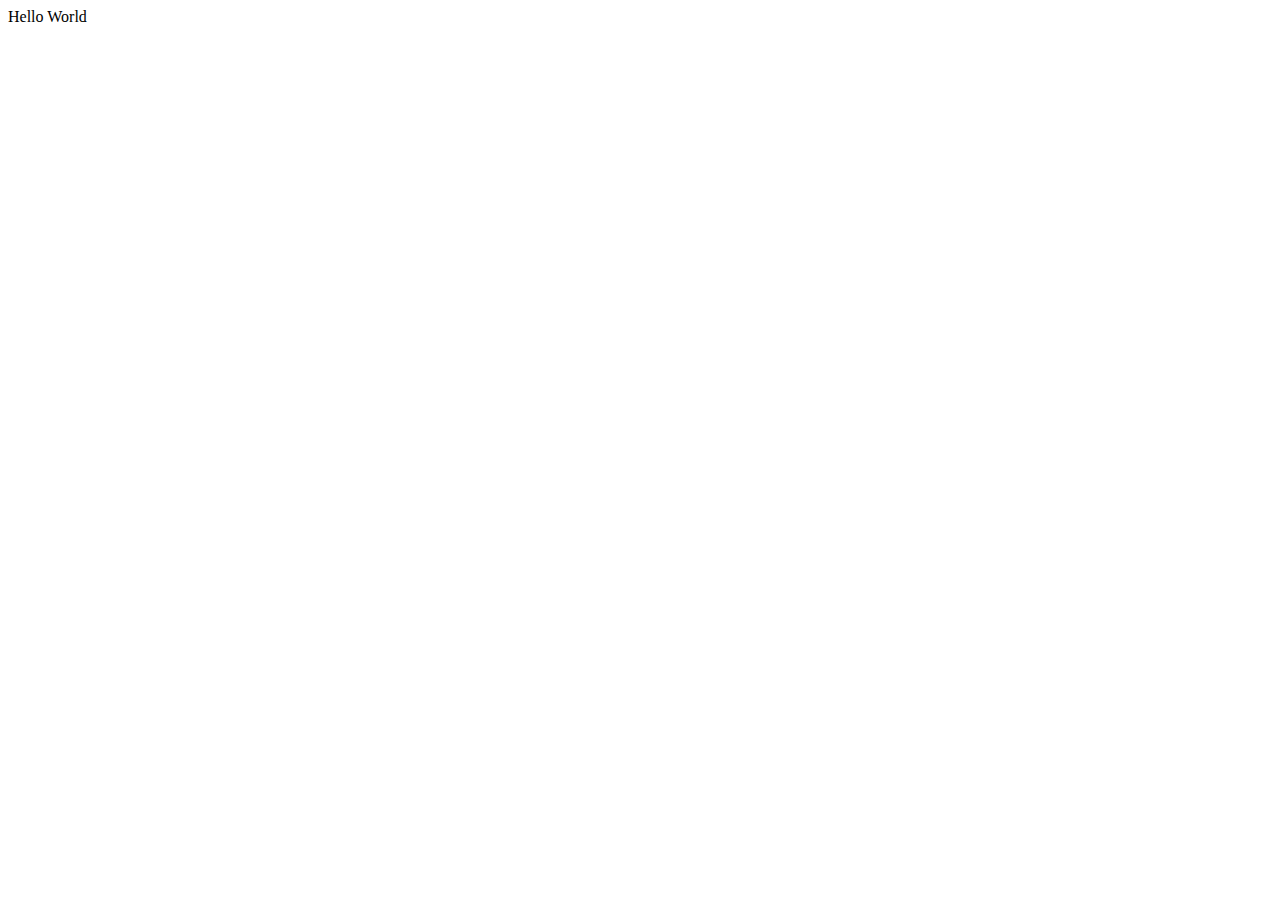
==== index.html @ 760fcbc6 "First Commit - membuat file index dan struktur project" ====
<!DOCTYPE html>
<html lang="en">
<head>
    <meta charset="UTF-8">
    <meta http-equiv="X-UA-Compatible" content="IE=edge">
    <meta name="viewport" content="width=device-width, initial-scale=1.0">
    <link rel="stylesheet" href="bootstrap/css/bootstrap.css">
    <title>Document</title>
</head>
<body>
    Hello World
    <script src="jquery-3.5.1.min.js"></script>
    <script src="bootstrap/js/bootstrap.js"></script>
</body>
</html>
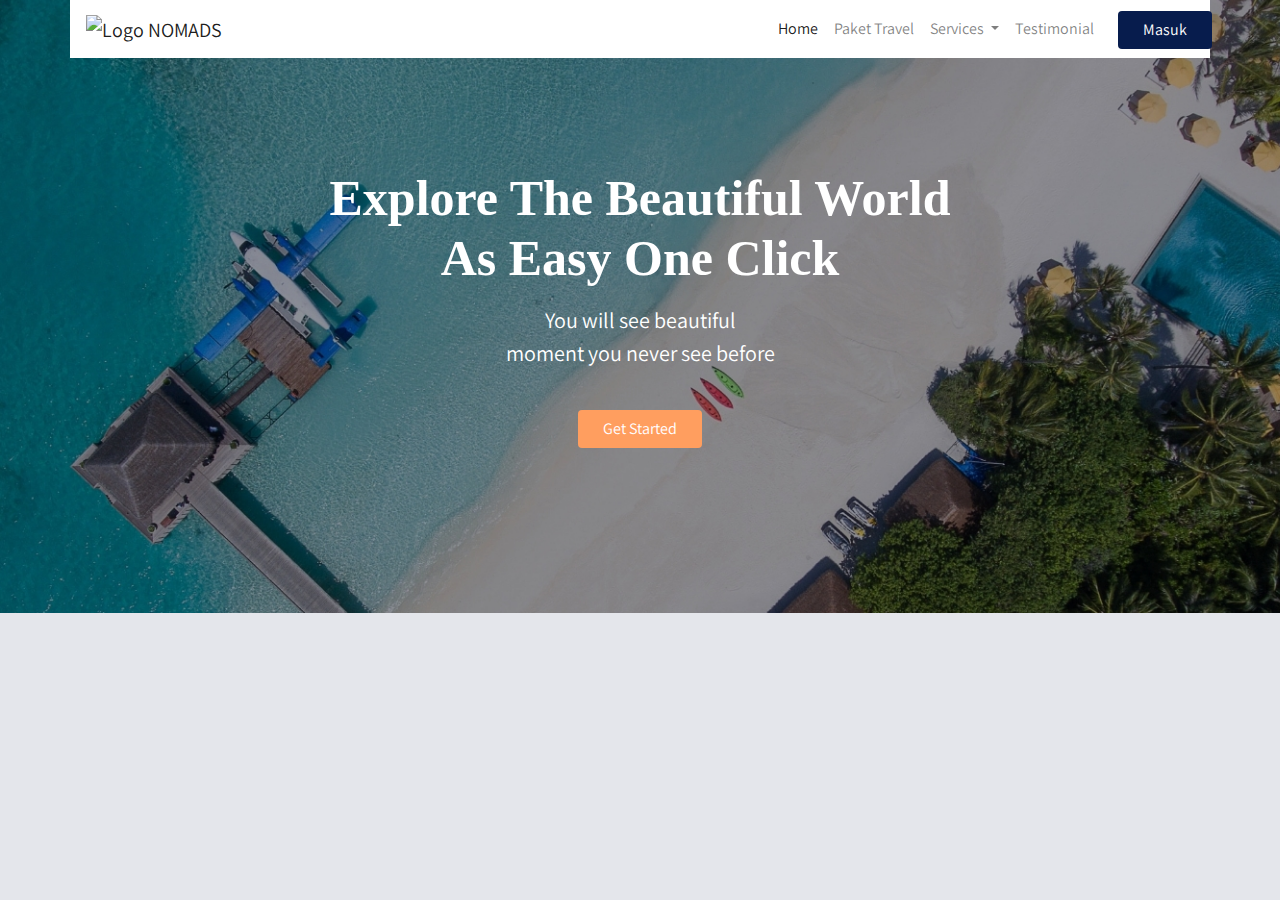
==== commit 7996c6ae: "Third commit - Kelarin styling header" ====
--- a/index.html
+++ b/index.html
@@ -4,12 +4,104 @@
     <meta charset="UTF-8">
     <meta http-equiv="X-UA-Compatible" content="IE=edge">
     <meta name="viewport" content="width=device-width, initial-scale=1.0">
-    <link rel="stylesheet" href="bootstrap/css/bootstrap.css">
+    <link rel="preconnect" href="https://fonts.gstatic.com">
+    <link rel="stylesheet" href="frontend/libraries/bootstrap/css/bootstrap.css">
+    <link href="https://fonts.googleapis.com/css2?family=Assistant:wght@200;300;400;500;600;700;800&family=Playfair+Display+SC:ital,wght@0,400;0,700;0,900;1,400;1,700;1,900&display=swap" rel="stylesheet">
+    <link rel="stylesheet" href="frontend/style/main.css">
     <title>Document</title>
 </head>
 <body>
-    Hello World
-    <script src="jquery-3.5.1.min.js"></script>
-    <script src="bootstrap/js/bootstrap.js"></script>
+    <!-- BAGIAN KE-1 - NAVBAR / CONTAINER -->
+    <!-- karena ini navbar-nya gk full memanjang, maka hrs buat dlm div->container -->
+    <div class="container">
+
+        <!-- Check Doc Boostrap! diartikan = row (kesamping), navbar, navbar-expand-lg (untuk layar besar auto memanjang), navbar-light (brightness), bg-white (background-color=white)-->
+        <nav class="row navbar navbar-expand-lg navbar-light bg-white">
+            <!-- -->
+            <a href="#" class="navbar-brand">
+                <img src="frontend/img/logo_nomads.png" alt="Logo NOMADS">
+            </a>
+
+            <!-- data target itu untuk ngambil id di div navbar -->
+            <button class="navbar-toggler navbar-toggler-right" type="button" data-tonggle="collapse" data-target="#navb">
+                <span class="navbar-toggler-icon"></span>
+            </button>
+            <!-- data target itu untuk ngambil id di div navbar -->
+
+            <!-- Navbar Start-->
+            <div class="collapse navbar-collapse" id="navb">
+                <!-- Menu Navbar Start -->
+                <ul class="navbar-nav ml-auto mr-3">
+                    <!-- Menu 1 - 4 -->
+                    <li class="#" class="nav-item mx-md-2">
+                        <a href="#" class="nav-link active">Home</a>
+                    </li>
+                    <li class="#" class="nav-item mx-md-2">
+                        <a href="#" class="nav-link">Paket Travel</a>   
+                    </li>
+                    <!-- Menu 3 special - dropdown -->
+                    <li class="nav-item dropdown">
+                        <a href="#" class="nav-link dropdown-toggle" id="navbardrop" data-tonggle="dropdown">
+                            Services
+                        </a>
+                        <!-- Sub Menu nav -->
+                        <div class="dropdown-menu">
+                            <a href="#" class="dropdown-item">Link</a>
+                            <a href="#" class="dropdown-item">Link</a>
+                            <a href="#" class="dropdown-item">Link</a>
+                        </div>
+                        <!-- -->
+                    </li>
+                    <li class="#" class="nav-item mx-md-2">
+                        <a href="#" class="nav-link">Testimonial</a>
+                    </li>
+                </ul>
+                <!-- Menu Navbar End -->
+                    <!-- Mobile Button -->
+                                    <form class="form-inline d-sm-block d-md-none">
+                                        <button class="btn btn-login btn-navbar-right my-2 my-sm-0 px-4">
+                                            Masuk
+                                        </button>
+                                    </form>
+                                    <!-- Mobile Button End -->
+                
+                                    <!-- Desktop Button -->  
+                                    <form class="form-inline my-2 my-lg-0 d-none d-md-block">
+                                        <button class="btn btn-login btn-navbar-right my-2 my-sm-0 px-4">
+                                            Masuk
+                                        </button>
+                                    </form>
+                                    <!-- Desktop Button End -->
+            </div>
+            <!-- Class Navbar End -->
+        </nav>
+    </div>
+
+    <!-- BAGIAN KE-2 - HEADER -->
+    <header class="text-center">
+        <h1>
+            Explore The Beautiful World
+            <br />
+            As Easy One Click
+        </h1>
+
+        <p class="mt-3">
+            You will see beautiful
+            <br />
+            moment you never see before
+        </p>
+        <a href="#" class="btn btn-get-started px-4 mt-4">
+            Get Started
+        </a>
+    </header>
+
+    <script src="frontend/libraries/jquery/jquery-3.5.1.min.js"></script>
+    <script src="frontend/libraries/bootstrap/js/bootstrap.js"></script>
+    <script src="frontend/libraries/retina/retina.min.js"></script>
 </body>
-</html>+</html>
+<!-- Lanjut vid belajar SCSS 
+error-1 -> git push -> 
+        -> solution -> git push -f origin **nama branch yang ditujukan**
+source: https://stackoverflow.com/questions/39399804/updates-were-rejected-because-the-tip-of-your-current-branch-is-behind-its-remot
+-->--- a/frontend/style/main.css
+++ b/frontend/style/main.css
@@ -0,0 +1,72 @@
+body {
+  background-color: #E4E6EB;
+  font-family: 'Assistant', sans-serif;
+  color: #071C4D;
+}
+
+.navbar-brand {
+  /* Jangan taro img {} di luar .navbar-brand, karena 
+    semua img yng tdk termasuk dlm navbar bakal jd 40px */
+}
+
+.navbar-brand img {
+  max-height: 40px;
+}
+
+.navbar-light .navbar-nav .navbar-link {
+  color: #071C4D;
+}
+
+.navbar-light .navbar-nav .navbar-link:active {
+  font-weight: bold;
+  color: #071C4D !important;
+}
+
+.btn-navbar-right {
+  margin-top: -10px !important;
+  margin-bottom: -9px !important;
+  margin-right: -18px !important;
+}
+
+.btn-login {
+  background-color: #071C4D;
+  color: #fff;
+}
+
+.btn-login:hover {
+  background-color: #1E3771;
+  color: #fff;
+}
+
+header {
+  padding: 180px 0 165px;
+  margin-top: -70px;
+  background-image: url(../img/bg-img.jpg);
+  background-size: cover;
+}
+
+header h1, header p {
+  color: #fff;
+}
+
+header h1 {
+  font-family: 'Playfair Display', + serif;
+  font-weight: bold;
+  font-size: 50px;
+}
+
+header p {
+  font-size: 22px;
+}
+
+header .btn-get-started {
+  background-color: #ff9e5f;
+  color: #fff;
+}
+
+header .btn-get-started:hover {
+  background-color: #ffaa69;
+  color: #fff;
+}
+/*# sourceMappingURL=main.css.map */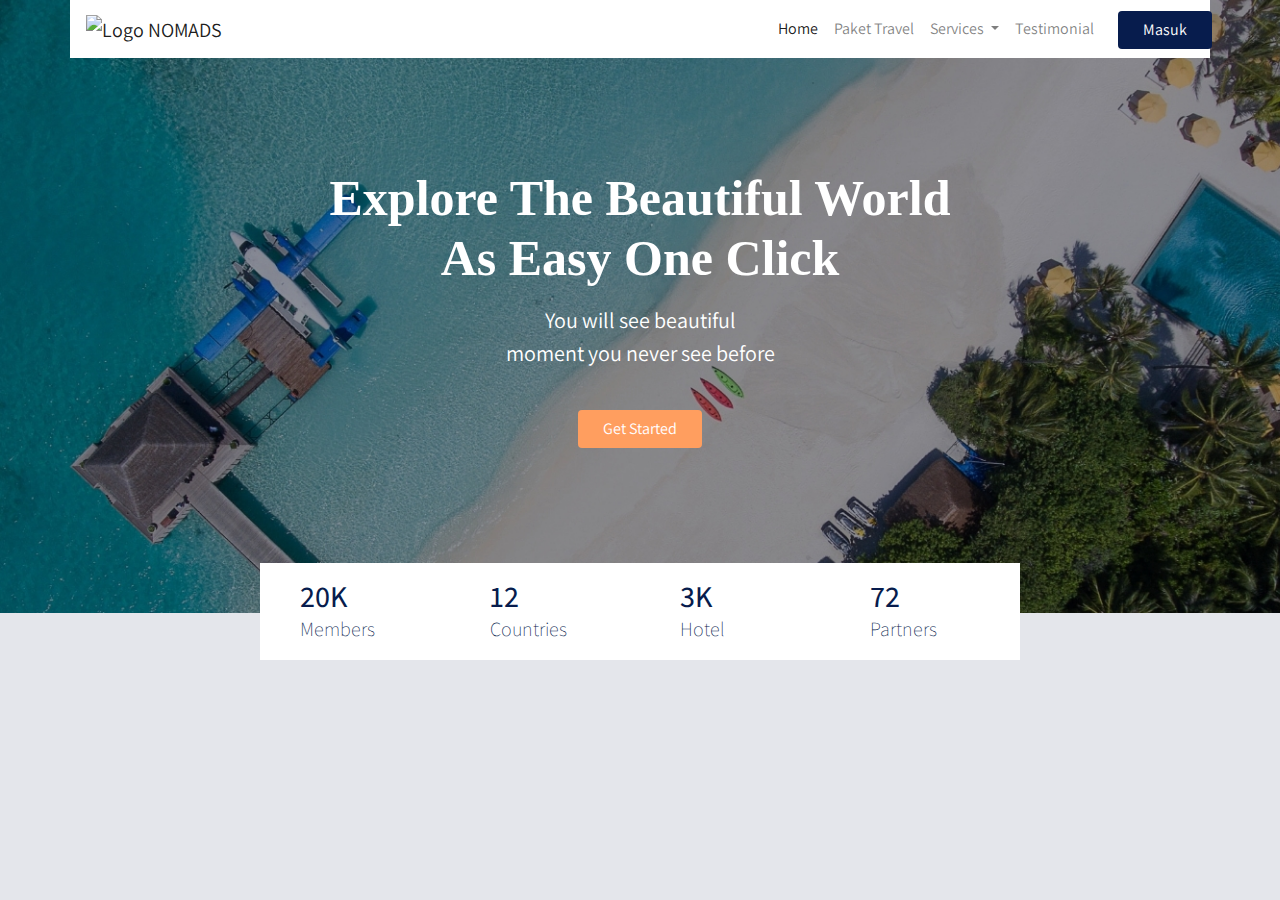
==== commit 7b7aa236: "Fourth Commit - Kelarin Styling Stastistics" ====
--- a/index.html
+++ b/index.html
@@ -95,13 +95,42 @@
         </a>
     </header>
 
+    <!-- BAGIAN KE-3 - Main Content -->
+    <div class="container">
+        <!-- Membuat Kolom -->
+        <section class="section-stats row justify-content-center" id="stats">
+            <!-- Kolom ke-1 -->
+            <div class="col-3 col-md-2 stats-detail">
+                <h2>20K</h2>
+                <p>Members</p>
+            </div>
+            <!-- Kolom ke-2 -->
+            <div class="col-3 col-md-2 stats-detail">
+                <h2>12</h2>
+                <p>Countries</p>
+            </div>
+            <!-- Kolom ke-3 -->
+            <div class="col-3 col-md-2 stats-detail">
+                <h2>3K</h2>
+                <p>Hotel</p>
+            </div>
+            <!-- Kolom ke-4 -->
+            <div class="col-3 col-md-2 stats-detail">
+                <h2>72</h2>
+                <p>Partners</p>
+            </div>
+        </section>
+    </div>
+
     <script src="frontend/libraries/jquery/jquery-3.5.1.min.js"></script>
     <script src="frontend/libraries/bootstrap/js/bootstrap.js"></script>
     <script src="frontend/libraries/retina/retina.min.js"></script>
 </body>
 </html>
-<!-- Lanjut vid belajar SCSS 
+<!-- Lanjut vid belajar Statistik
 error-1 -> git push -> 
-        -> solution -> git push -f origin **nama branch yang ditujukan**
+        -> solution 1 -> git push -f origin **nama branch yang ditujukan**
+        -> solution 1 -> git pull origin FixForBug
+                         git push origin FixForBug
 source: https://stackoverflow.com/questions/39399804/updates-were-rejected-because-the-tip-of-your-current-branch-is-behind-its-remot
 -->--- a/frontend/style/main.css
+++ b/frontend/style/main.css
@@ -69,4 +69,24 @@
   background-color: #ffaa69;
   color: #fff;
 }
+
+.section-stats {
+  margin-top: -50px;
+}
+
+.section-stats .stats-detail {
+  padding-top: 15px;
+  background-color: #fff;
+  padding-left: 40px;
+}
+
+.section-stats h2 {
+  font-size: 30px;
+  margin-bottom: 0;
+}
+
+.section-stats p {
+  font-size: 20px;
+  font-weight: lighter;
+}
 /*# sourceMappingURL=main.css.map */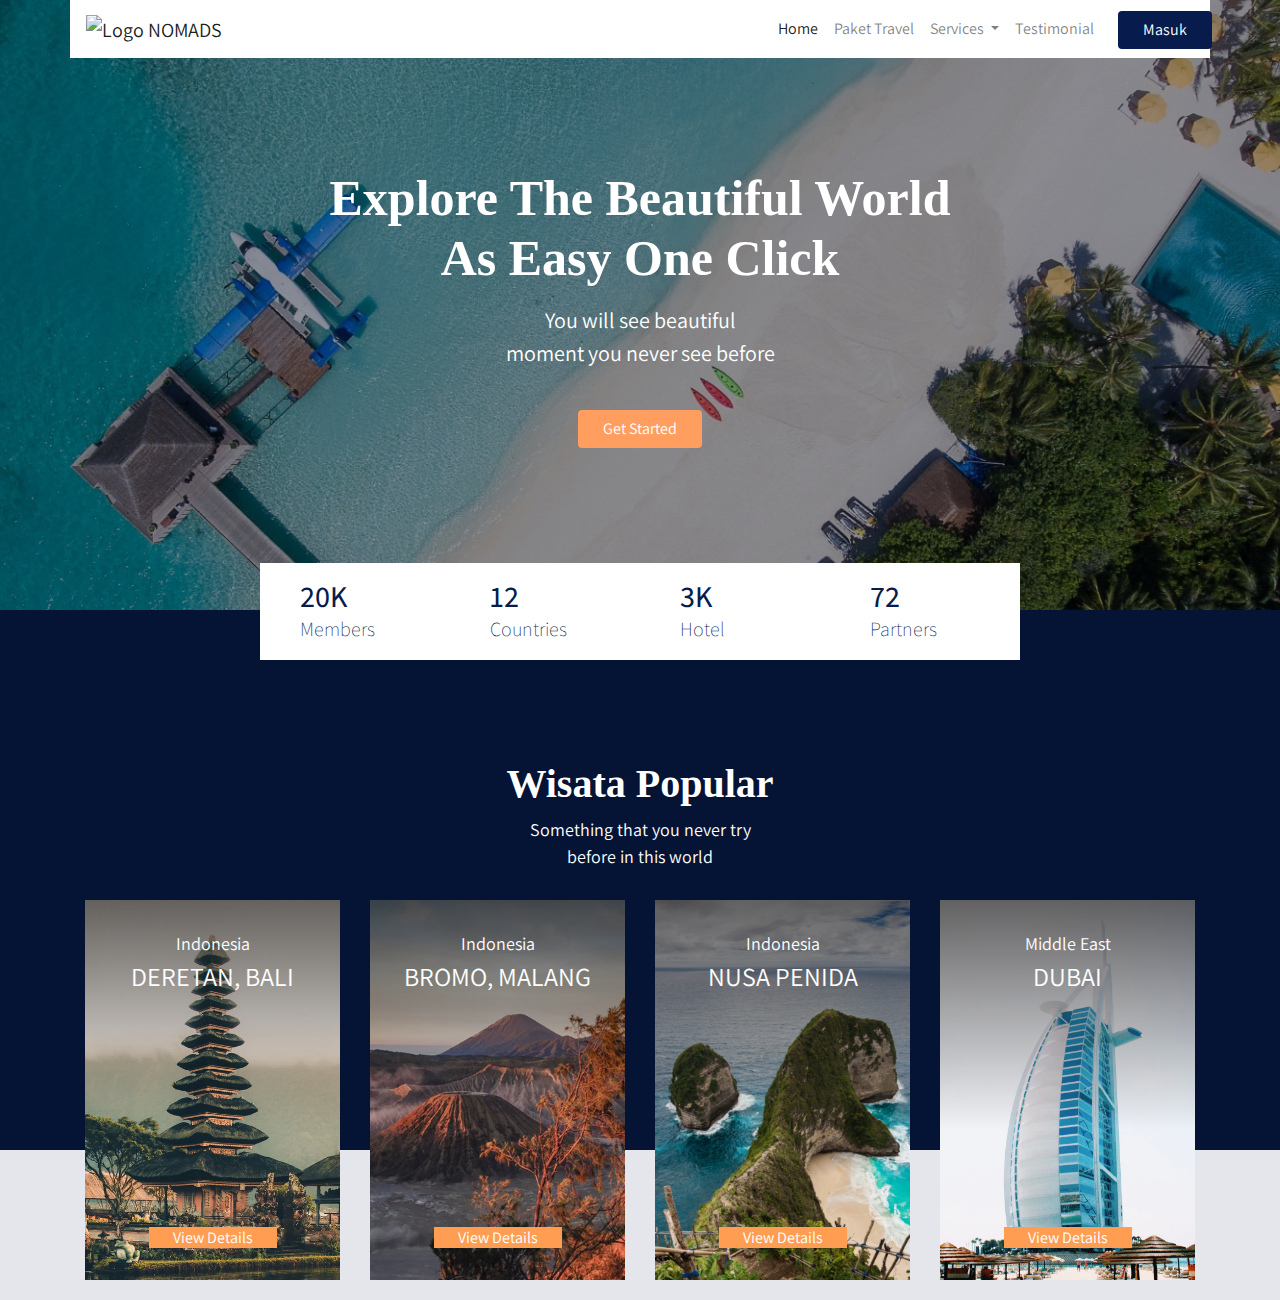
==== commit 883e4430: "Fifth Commit - Kelarin Styling Wisata" ====
--- a/index.html
+++ b/index.html
@@ -97,7 +97,7 @@
 
     <!-- BAGIAN KE-3 - Main Content -->
     <div class="container">
-        <!-- Membuat Kolom -->
+        <!-- Section 1 - Membuat Kolom -->
         <section class="section-stats row justify-content-center" id="stats">
             <!-- Kolom ke-1 -->
             <div class="col-3 col-md-2 stats-detail">
@@ -121,6 +121,77 @@
             </div>
         </section>
     </div>
+
+    <!-- Section 2 - Membuat Tulisan Promo -->
+    <div class="section-popular" id="popular">
+        <div class="container">
+            <div class="row">
+                <div class="col text-center section-popular-heading">
+                    <h2>Wisata Popular</h2>
+                    <p>
+                        Something that you never try
+                        <br />
+                        before in this world
+                    </p>
+                </div>
+            </div>
+        </div>
+    </div>
+
+    <!-- Section 3 - Membuat Display Tempat Wisata -->
+    <section class="section-popular-content">
+        <div class="container">
+            <div class="section-popular-travel row justify-content-center">
+                <!-- Card-img-1 -->
+                <div class="col-sm-6 col-md-4 col-lg-3">
+                    <div class="card-travel text-center d-flex flex-column"
+                    style="background-image:url('frontend/img/Popular-1.png')">
+                        <div class="travel-country">Indonesia</div>
+                        <div class="travel-location">DERETAN, BALI</div>
+                        <div class="travel-button mt-auto">
+                            <a href="#" class="btn-travel-details px-4">View Details</a>
+                        </div>
+                    </div>
+                </div>
+
+                <!-- Card-img-2 -->
+                <div class="col-sm-6 col-md-4 col-lg-3">
+                    <div class="card-travel text-center d-flex flex-column"
+                    style="background-image:url('frontend/img/Popular-2.png')">
+                        <div class="travel-country">Indonesia</div>
+                        <div class="travel-location">BROMO, MALANG</div>
+                        <div class="travel-button mt-auto">
+                            <a href="#" class="btn-travel-details px-4">View Details</a>
+                        </div>
+                    </div>
+                </div>
+
+                <!-- Card-img-3 -->
+                <div class="col-sm-6 col-md-4 col-lg-3">
+                    <div class="card-travel text-center d-flex flex-column"
+                    style="background-image:url('frontend/img/Popular-3.png')">
+                        <div class="travel-country">Indonesia</div>
+                        <div class="travel-location">NUSA PENIDA</div>
+                        <div class="travel-button mt-auto">
+                            <a href="#" class="btn-travel-details px-4">View Details</a>
+                        </div>
+                    </div>
+                </div>
+
+                <!-- Card-img-4 -->
+                <div class="col-sm-6 col-md-4 col-lg-3">
+                    <div class="card-travel text-center d-flex flex-column"
+                    style="background-image:url('frontend/img/Popular-4.png')">
+                        <div class="travel-country">Middle East</div>
+                        <div class="travel-location">DUBAI</div>
+                        <div class="travel-button mt-auto">
+                            <a href="#" class="btn-travel-details px-4">View Details</a>
+                        </div>
+                    </div>
+                </div>
+            </div>
+        </div>
+    </section>
 
     <script src="frontend/libraries/jquery/jquery-3.5.1.min.js"></script>
     <script src="frontend/libraries/bootstrap/js/bootstrap.js"></script>
--- a/frontend/style/main.css
+++ b/frontend/style/main.css
@@ -89,4 +89,58 @@
   font-size: 20px;
   font-weight: lighter;
 }
+
+.section-popular {
+  min-height: 540px;
+  background-color: #051334;
+  margin-top: -50px;
+  margin-bottom: -250px;
+}
+
+.section-popular-heading {
+  margin-top: 150px;
+}
+
+.section-popular-heading h2, .section-popular-heading p {
+  color: #fff;
+}
+
+.section-popular-heading h2 {
+  font-family: 'Playfair Display', serif;
+  font-weight: bold;
+  font-size: 40px;
+}
+
+.section-popular-heading p {
+  font-size: 18px;
+}
+
+.section-popular-content .section-popular-travel .card-travel {
+  min-height: 380px;
+  background-color: #000;
+  color: #fff;
+  padding: 30px;
+  background-size: cover;
+  margin-bottom: 20px;
+}
+
+.section-popular-content .section-popular-travel .travel-country {
+  font-size: 18px;
+  color: #fff;
+}
+
+.section-popular-content .section-popular-travel .travel-location {
+  font-size: 26px;
+  color: #fff;
+}
+
+.section-popular-content .section-popular-travel .travel-button .btn-travel-details {
+  background-color: #ff9e53;
+  color: #fff;
+}
+
+.section-popular-content .section-popular-travel .travel-button .btn-travel-details:hover {
+  background-color: #ffae6f;
+  color: #fff;
+}
 /*# sourceMappingURL=main.css.map */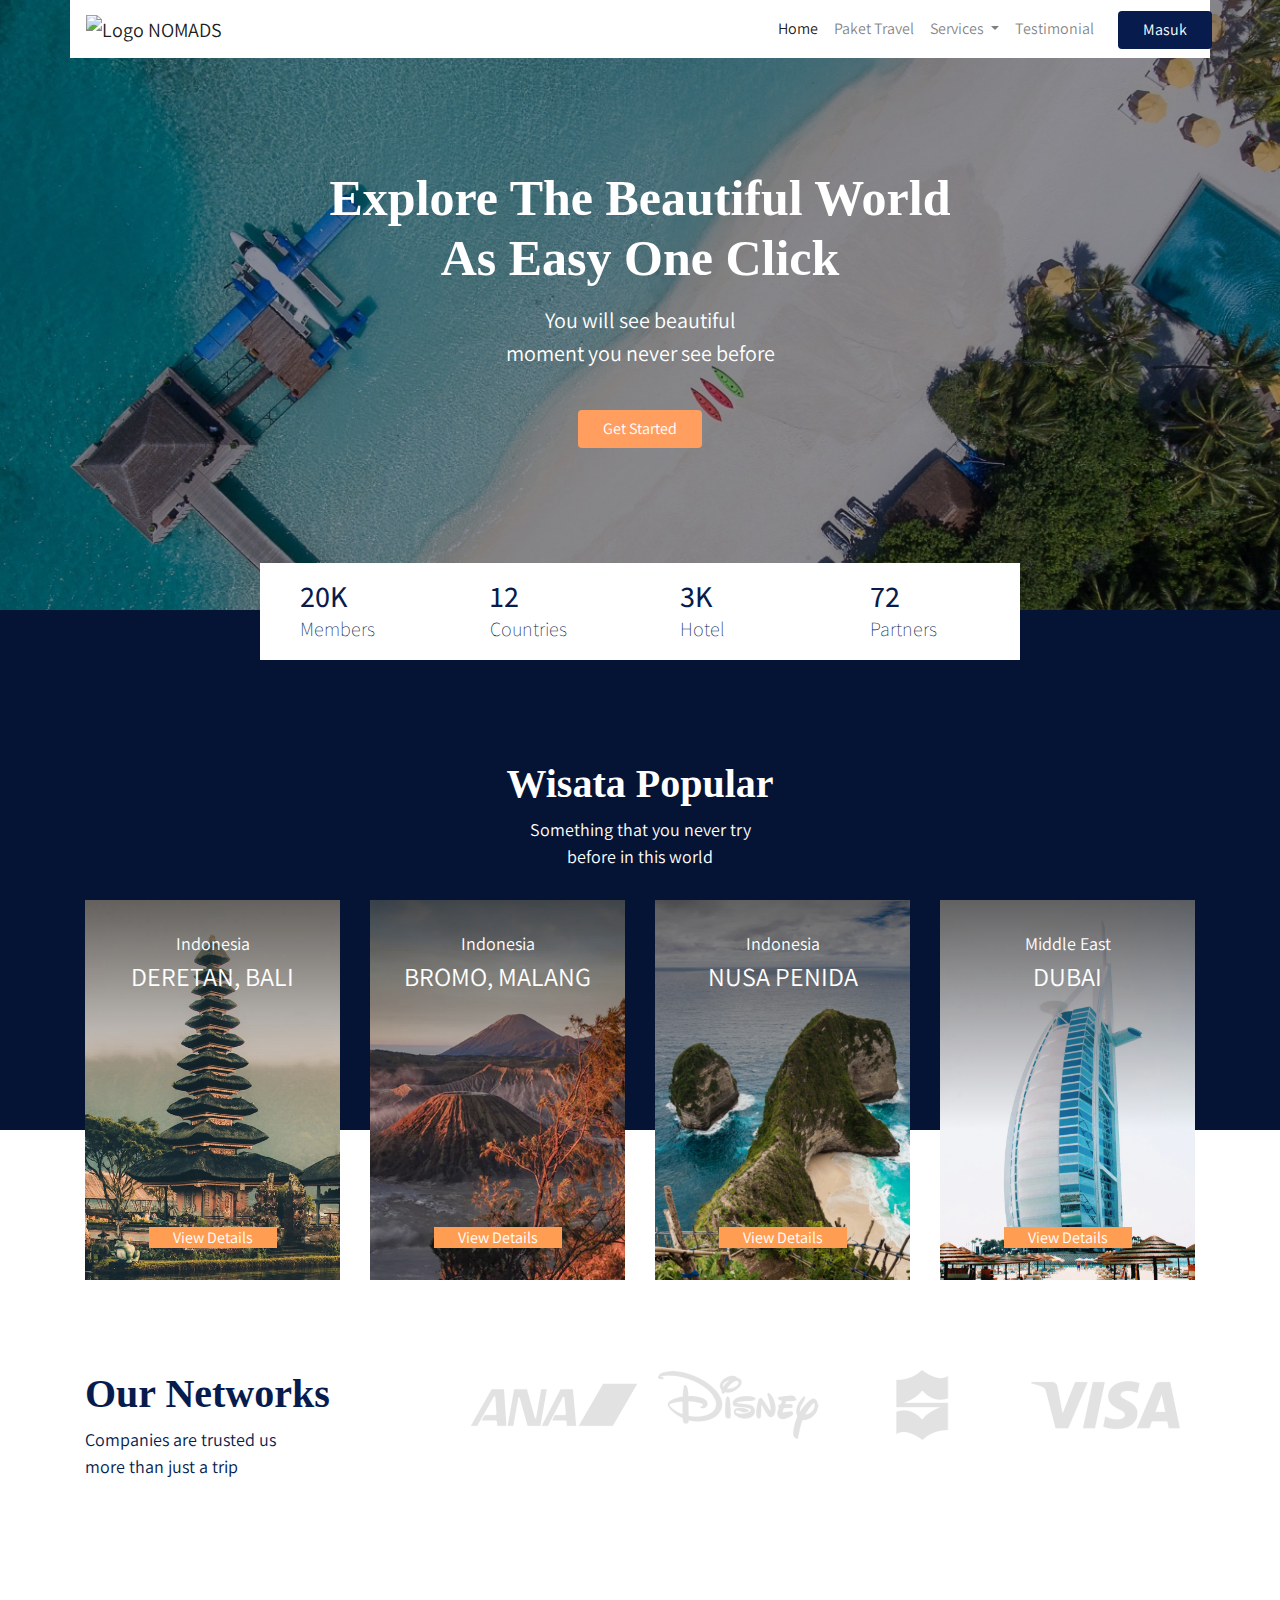
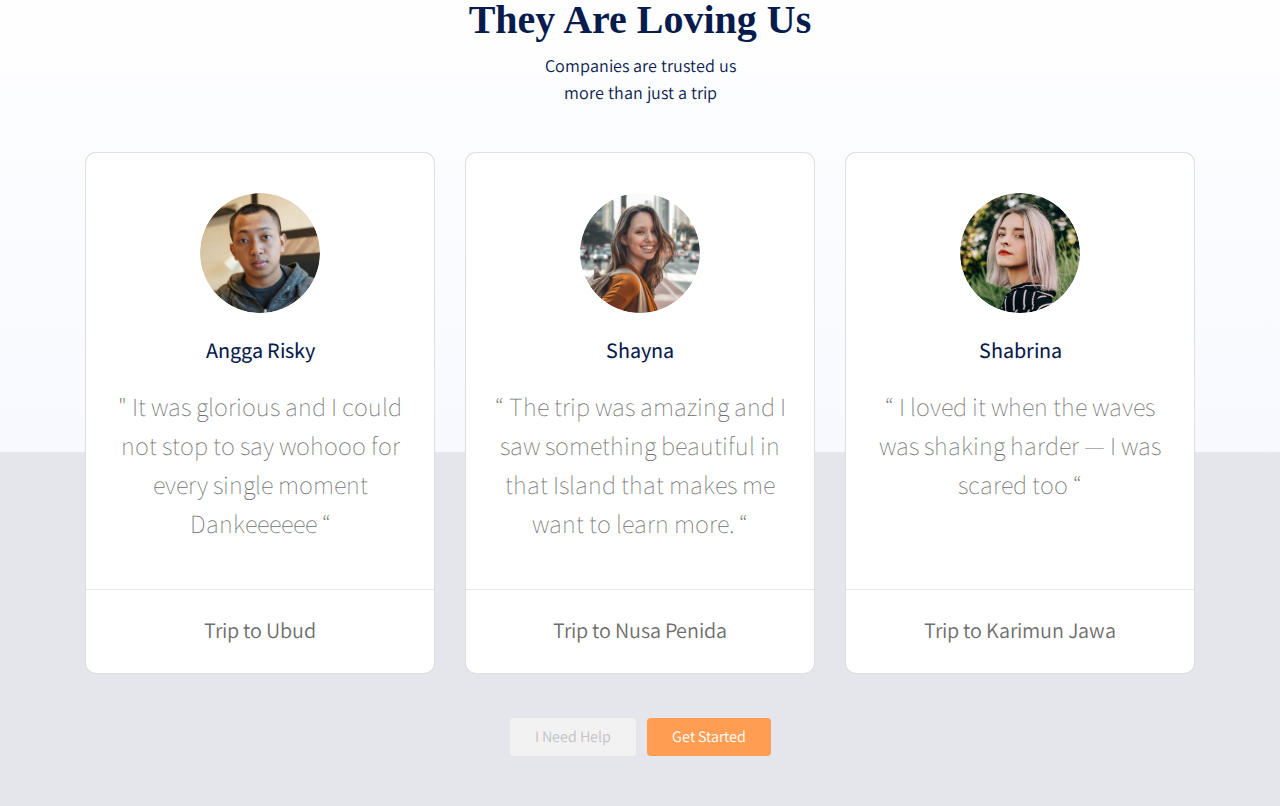
==== commit b34e9b35: "Sixth commit - Kelarin Styling Testimoni" ====
--- a/index.html
+++ b/index.html
@@ -50,7 +50,7 @@
                             <a href="#" class="dropdown-item">Link</a>
                             <a href="#" class="dropdown-item">Link</a>
                         </div>
-                        <!-- -->
+                        <!-- Section 4 - Testimoni-->
                     </li>
                     <li class="#" class="nav-item mx-md-2">
                         <a href="#" class="nav-link">Testimonial</a>
@@ -193,12 +193,131 @@
         </div>
     </section>
 
+    <!-- Section 3 - Menampilkan Partner Bisnis -->
+    <section class="section-networks" id="networks">
+        <div class="container">
+            <div class="row">
+                <div class="col-md-4">
+                    <h2>Our Networks</h2>
+                    <p>
+                        Companies are trusted us
+                        <br />
+                        more than just a trip
+                    </p>
+                </div>
+                <div class="col-md-8 text-center">
+                    <img src="frontend/img/logos_partner.png" alt="Logo Partner" class="img-partner">
+                </div>
+            </div>
+        </div>
+    </section>
+
+    <!-- Section 4 - Menampilkan Branding Voice -->
+    <section class="section-testimonial-heading" id="testimonial-heading">
+        <div class="container">
+            <div class="row">
+                <div class="col text-center">
+                    <h2>They Are Loving Us</h2>
+                    <p>
+                        Companies are trusted us
+                        <br />
+                        more than just a trip
+                    </p>
+                </div>
+            </div>
+        </div>
+    </section>
+
+    <!-- Section 4.2 - Menampilkan  User Testimonial -->
+    <section class="section section-testimonial-content" id="testimonial-content">
+        <!-- Container Start -->
+        <div class="container">
+            <!--Testimoni Warp Start -->
+            <div class="section-popular-travel row justify-content-center">
+                <!-- User/Customer Testimoni #1 -->
+                <div class="col-sm-6 col-md-6 col-lg-4">
+                    <div class="card card-testimonial text-center">
+                        <div class="testimonial-content">
+                            <img src="frontend/img/User_1.png" alt="user" class="mb-4 rounded-circle">
+                            <h3 class="mb-4">Angga Risky</h3>
+                            <p class="testimonial">
+                            " It was glorious and I could 
+                            not stop to say wohooo for 
+                            every single moment
+                            Dankeeeeee “
+                            </p>
+                        </div>
+                        <hr />
+                        <p class="trip-to mt-2">
+                            Trip to Ubud
+                        </p>                                                                                                                                                                                                                                                                                                                                                                                                                                                                                                                                                                                                                
+                    </div>
+                </div>
+
+                <!-- User/Customer Testimoni #2 -->
+                <div class="col-sm-6 col-md-6 col-lg-4">
+                    <div class="card card-testimonial text-center">
+                        <div class="testimonial-content">
+                            <img src="frontend/img/User_2.png" alt="user-1" class="mb-4 rounded-circle">
+                            <h3 class="mb-4">Shayna</h3>
+                            <p class="testimonial">
+                            “ The trip was amazing and
+                            I saw something beautiful in
+                            that Island that makes me
+                            want to learn more. “
+                            </p>
+                        </div>
+                        <hr />
+                        <p class="trip-to mt-2">
+                            Trip to Nusa Penida
+                        </p>                                                                                                                                                                                                                                                                                                                                                                                                                                                                                                                                                                                                             
+                    </div>
+                </div>
+
+                <!-- User/Customer Testimoni #3 Start -->
+                <div class="col-sm-6 col-md-6 col-lg-4">
+                    <div class="card card-testimonial text-center">
+                        <div class="testimonial-content">
+                            <img src="frontend/img/User_3.png" alt="user-1" class="mb-4 rounded-circle">
+                            <h3 class="mb-4">Shabrina</h3>
+                            <p class="testimonial">
+                            “ I loved it when the waves
+                            was shaking harder — I was
+                            scared too “
+                            </p>
+                        </div>
+                        <hr />
+                        <p class="trip-to mt-2">
+                            Trip to Karimun Jawa
+                        </p>                                                                                                                                                                                                                                                                                                                                                                                                                                                                                                                                                                                                               
+                    </div>
+                </div>
+                <!-- User/Customer Testimoni #3 End -->
+            </div>
+            <!-- Testimon Warp End -->
+
+            <!-- Row Start -->
+            <div class="row">
+                <div class="col-12 text-center">
+                    <a href="#" class="btn btn-need-help px-4 mt-4 mx-1">
+                        I Need Help
+                    </a>
+                    <a href="#" class="btn btn-get-started px-4 mt-4 mx-1">
+                        Get Started
+                    </a>
+                </div>
+            </div>
+            <!-- Row End -->
+        </div>
+        <!-- Container End -->
+    </section>
+
     <script src="frontend/libraries/jquery/jquery-3.5.1.min.js"></script>
     <script src="frontend/libraries/bootstrap/js/bootstrap.js"></script>
     <script src="frontend/libraries/retina/retina.min.js"></script>
 </body>
 </html>
-<!-- Lanjut vid belajar Statistik
+<!-- Lanjut vid belajar Statistik - 14:34
 error-1 -> git push -> 
         -> solution 1 -> git push -f origin **nama branch yang ditujukan**
         -> solution 1 -> git pull origin FixForBug
--- a/frontend/style/main.css
+++ b/frontend/style/main.css
@@ -143,4 +143,99 @@
   background-color: #ffae6f;
   color: #fff;
 }
+
+.section-networks {
+  background-color: #fff;
+  margin-top: -170px;
+  padding-top: 240px;
+  padding-bottom: 50px;
+}
+
+.section-networks h2 {
+  font-family: 'Playfair Display', serif;
+  font-weight: bold;
+  font-size: 40px;
+}
+
+.section-networks p {
+  font-size: 18px;
+}
+
+.section-networks img {
+  max-width: 100%;
+}
+
+.section-testimonial-heading {
+  background: -webkit-gradient(linear, left top, left bottom, from(#fff), to(#f7f9ff));
+  background: linear-gradient(#fff 0%, #f7f9ff 100%);
+  padding-top: 50px;
+  min-height: 506px;
+}
+
+.section-testimonial-heading h2 {
+  font-family: 'Playfair Display', serif;
+  font-weight: bold;
+  font-size: 40px;
+}
+
+.section-testimonial-heading p {
+  font-size: 18px;
+}
+
+.section-testimonial-content {
+  margin-top: -300px;
+  padding-bottom: 50px;
+}
+
+.section-testimonial-content .card-testimonial {
+  padding: 40px 20px 10px;
+  border-radius: 11px;
+  margin-bottom: 20px;
+}
+
+.section-testimonial-content .card-testimonial .testimonial-content {
+  min-height: 380px;
+}
+
+.section-testimonial-content .card-testimonial h3 {
+  font-size: 22px;
+}
+
+.section-testimonial-content .card-testimonial .testimonial {
+  font-weight: 200;
+  font-size: 26px;
+  color: #6e6e6e;
+  min-height: 160px;
+}
+
+.section-testimonial-content .card-testimonial .trip-to {
+  font-weight: normal;
+  font-size: 22px;
+  color: #6e6e6e;
+}
+
+.section-testimonial-content .card-testimonial hr {
+  margin-left: -20px;
+  margin-right: -20px;
+}
+
+.section-testimonial-content .btn-get-started {
+  background-color: #ff9e53;
+  color: #fff;
+}
+
+.section-testimonial-content .btn-get-started:hover {
+  background-color: #ffaa69;
+  color: #fff;
+}
+
+.section-testimonial-content .btn-need-help {
+  background-color: #f2f2f2;
+  color: #c3c3c3;
+}
+
+.section-testimonial-content .btn-need-help:hover {
+  background-color: #fafafa;
+  color: #c3c3c3;
+}
 /*# sourceMappingURL=main.css.map */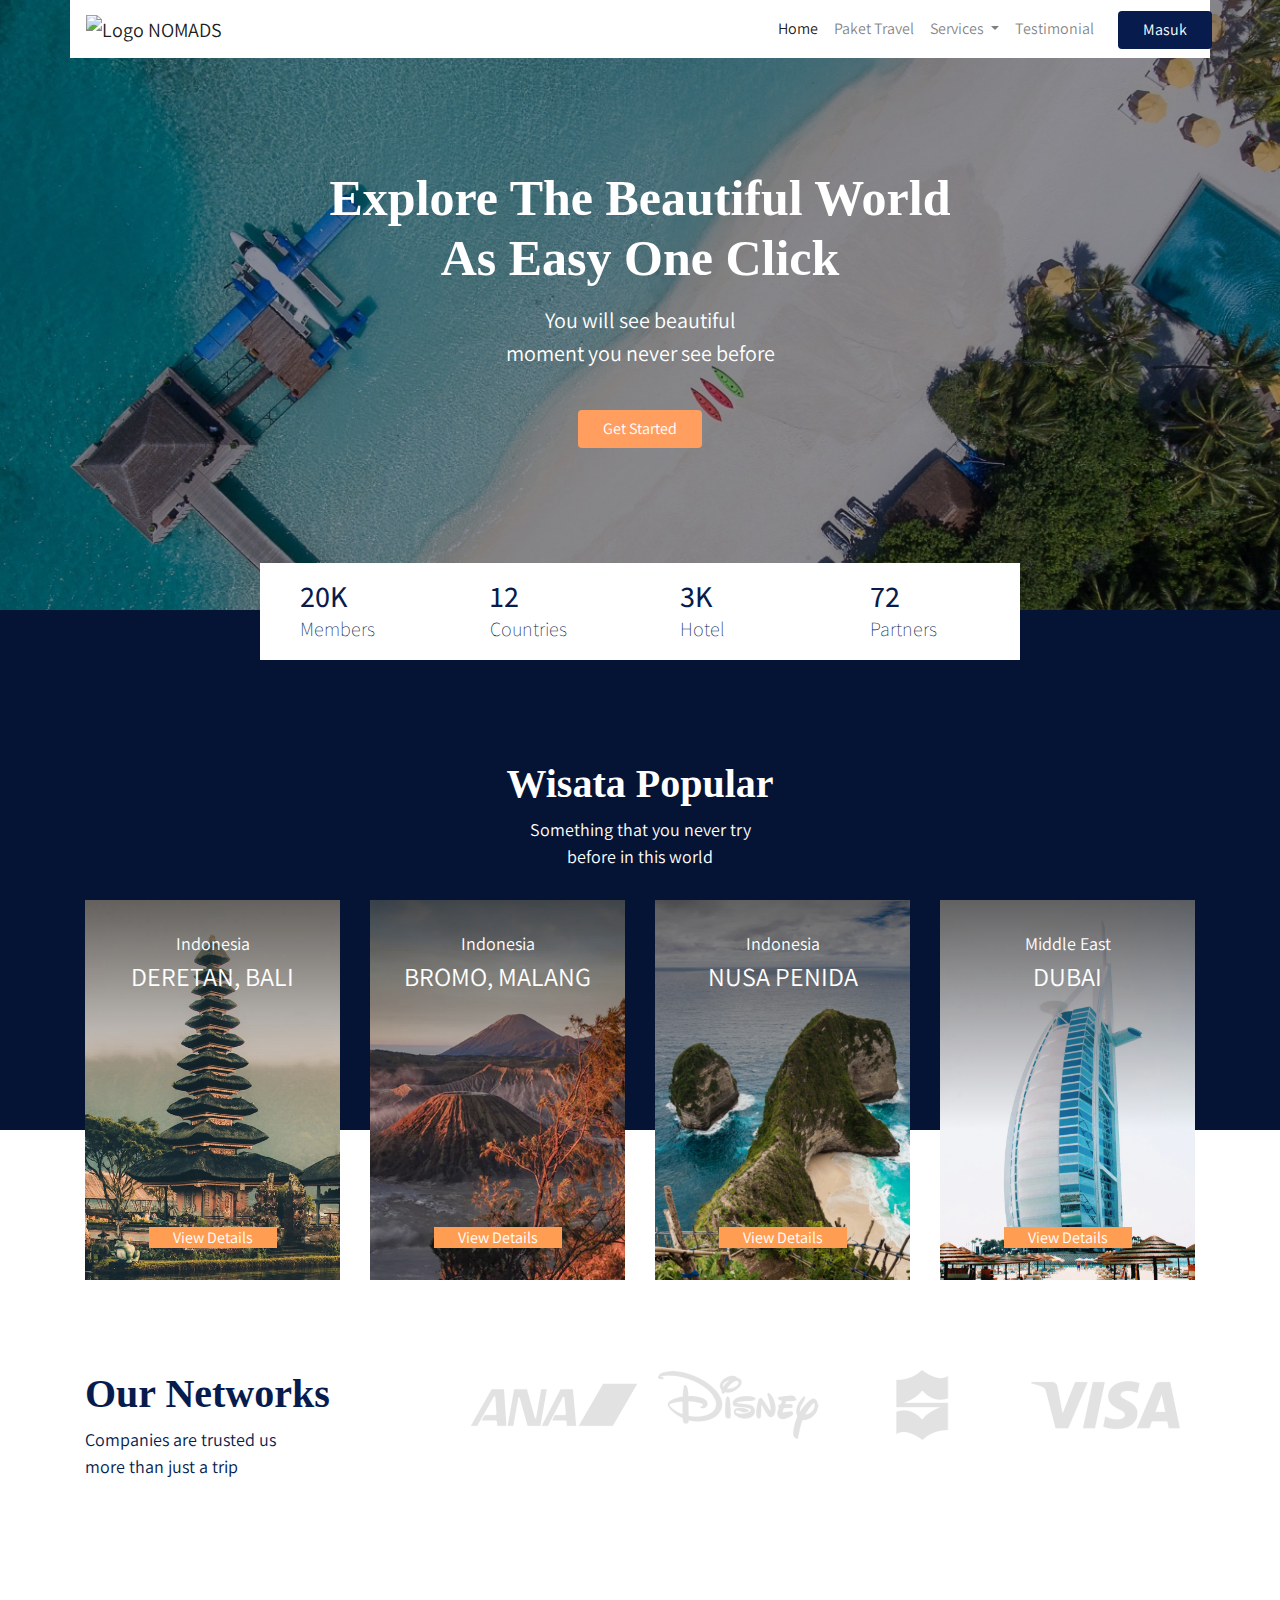
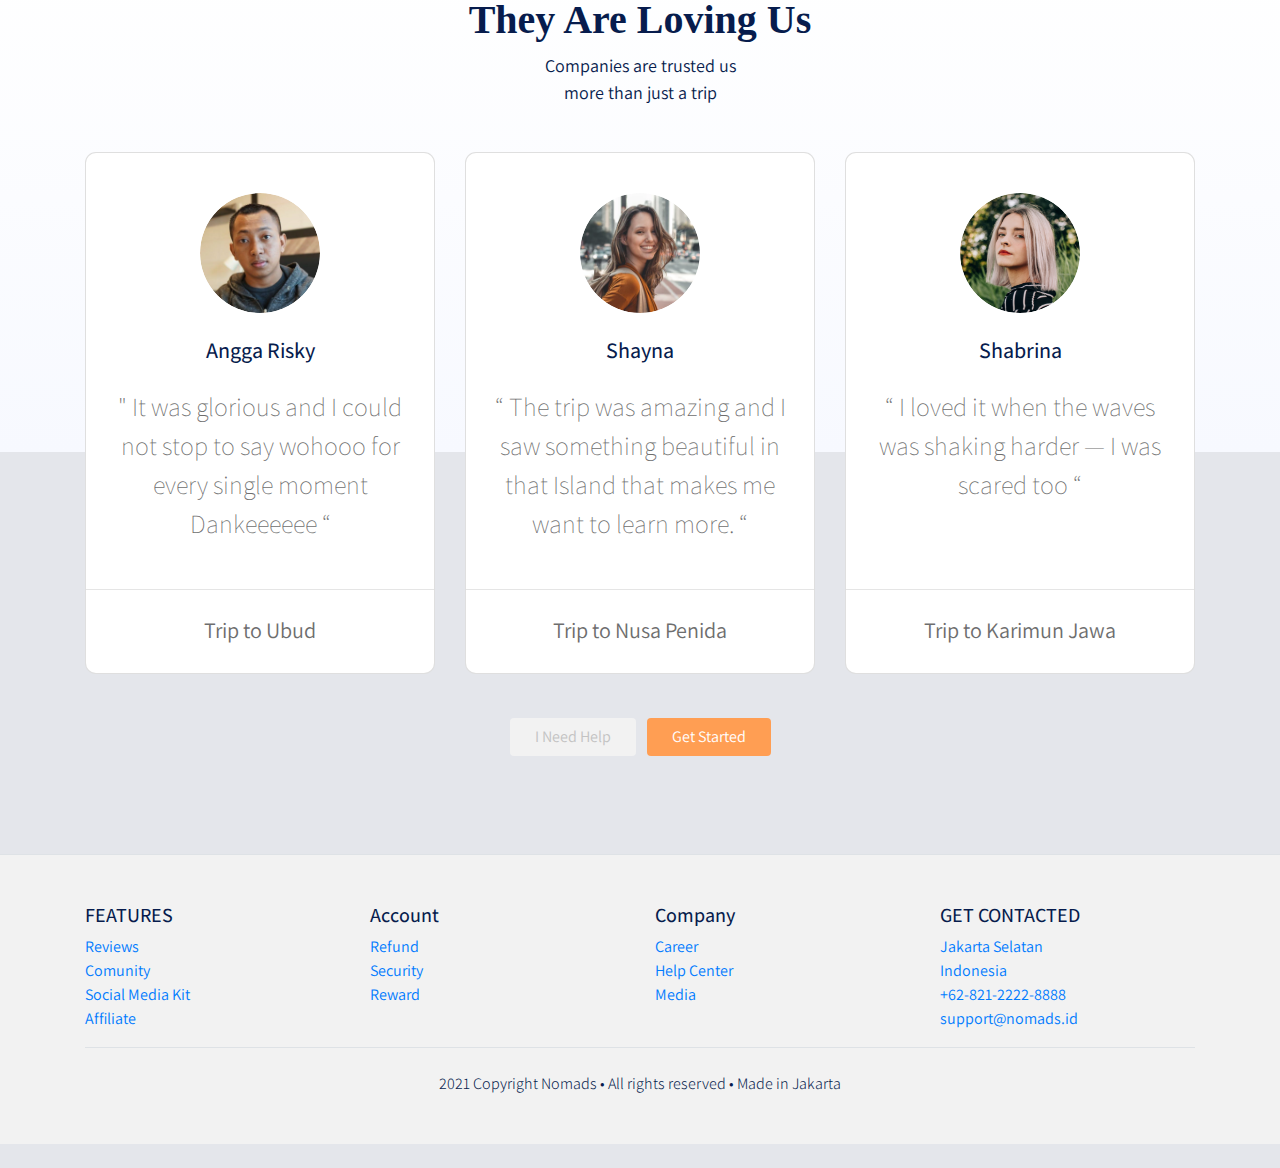
==== commit 98ba6f42: "Seventh commit - Selesain Styling Footer" ====
--- a/index.html
+++ b/index.html
@@ -312,6 +312,69 @@
         <!-- Container End -->
     </section>
 
+    <!-- BAGIAN KE-4 - Main Content -->
+     <footer class="section-footer mt-5 mb-4 border-top">
+         <div class="container pt-5 pb-5">
+             <div class="row justify-content-center">
+                 <div class="col-12">
+                     <div class="row">
+                         <!-- Menu ke-1 -->
+                         <div class="col-12 col-lg-3">
+                             <h5>FEATURES</h5>
+                             <ul class="list-unstyled">
+                                 <li><a class="#">Reviews</a></li>
+                                 <li><a class="#">Comunity</a></li>
+                                 <li><a class="#">Social Media Kit</a></li>
+                                 <li><a class="#">Affiliate</a></li>
+                             </ul>
+                         </div>
+
+                         <!-- Menu ke-2 -->
+                         <div class="col-12 col-lg-3">
+                            <h5>Account</h5>
+                            <ul class="list-unstyled">
+                                <li><a class="#">Refund</a></li>
+                                <li><a class="#">Security</a></li>
+                                <li><a class="#">Reward</a></li>
+                            </ul>
+                        </div>
+
+                        <!-- Menu ke-3 -->
+                        <div class="col-12 col-lg-3">
+                            <h5>Company</h5>
+                            <ul class="list-unstyled">
+                                <li><a class="#">Career</a></li>
+                                <li><a class="#">Help Center</a></li>
+                                <li><a class="#">Media</a></li>
+                            </ul>
+                        </div>
+
+                        <!-- Menu ke-4 -->
+                        <div class="col-12 col-lg-3">
+                            <h5>GET CONTACTED</h5>
+                            <ul class="list-unstyled">
+                                <li><a class="#">Jakarta Selatan</a></li>
+                                <li><a class="#">Indonesia</a></li>
+                                <li><a class="#">+62-821-2222-8888</a></li>
+                                <li><a class="#">support@nomads.id</a></li>
+                            </ul>
+                        </div>
+                     </div>
+                 </div>
+             </div>
+             <!-- Part 1 - End -->
+             <div class="container-fluid">
+                 <div class="row border-top justify-content-center align-items-center pt-4">
+                     <div class="col-auto text-gray-500 font-weight-light">
+                        2021 Copyright Nomads • All rights reserved 
+                        • Made in Jakarta
+                     </div>
+                 </div>
+             </div>
+         </div>
+     </footer>
+
+    <!-- Library JS yang digunakan -->
     <script src="frontend/libraries/jquery/jquery-3.5.1.min.js"></script>
     <script src="frontend/libraries/bootstrap/js/bootstrap.js"></script>
     <script src="frontend/libraries/retina/retina.min.js"></script>
--- a/frontend/style/main.css
+++ b/frontend/style/main.css
@@ -238,4 +238,9 @@
   background-color: #fafafa;
   color: #c3c3c3;
 }
+
+.section-footer {
+  background-color: #f2f2f2;
+  color: #071c4d;
+}
 /*# sourceMappingURL=main.css.map */